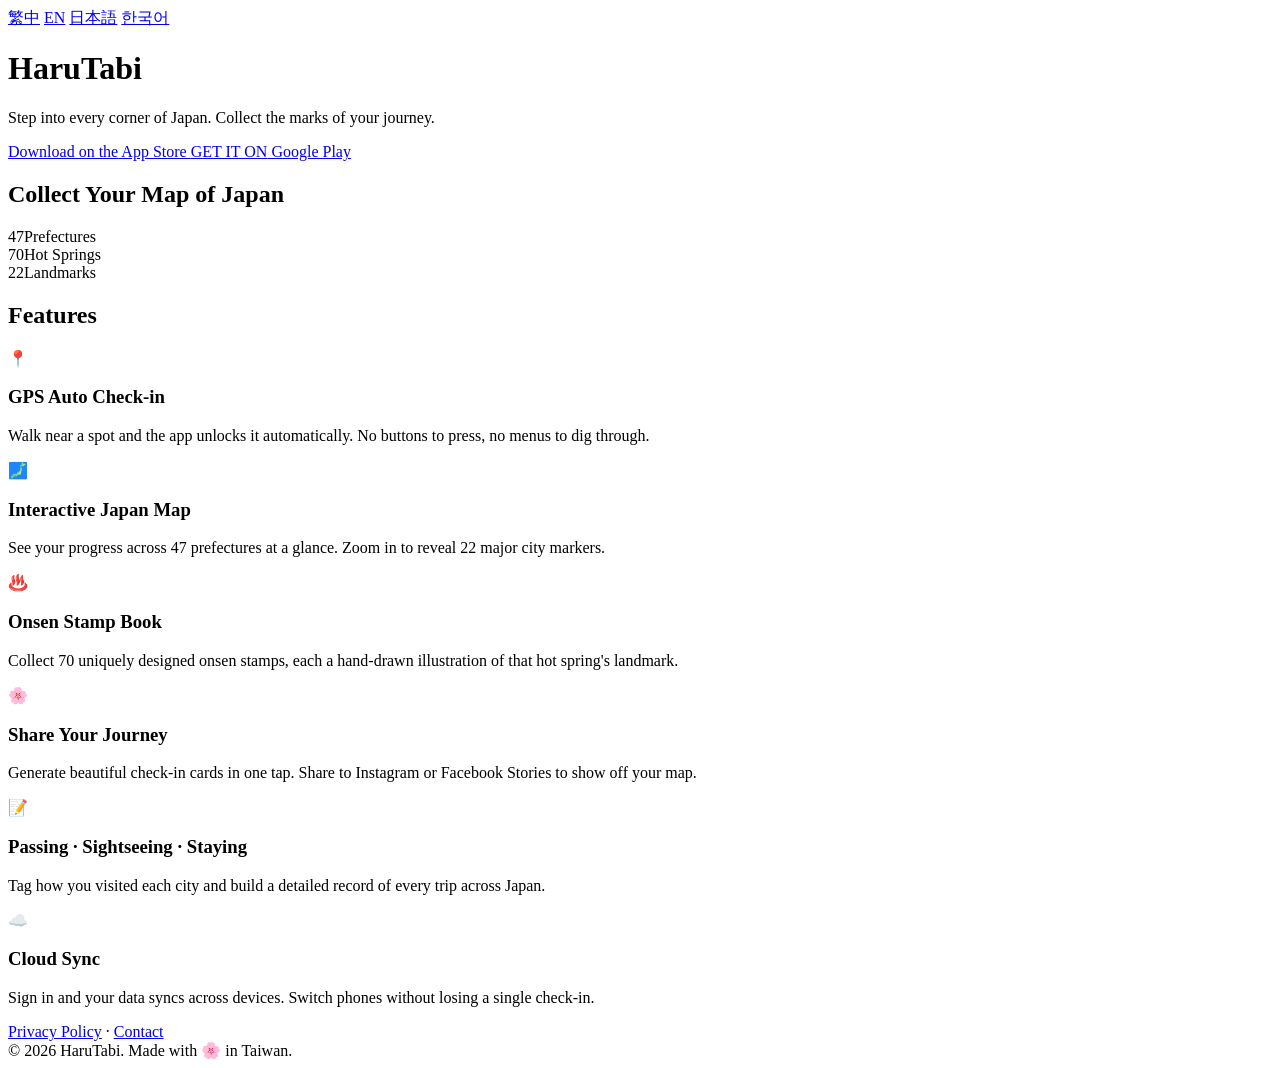
==== en/index.html @ 9808e72b "feat: link store badges to live App Store / Google Play Replace disabled "coming soon" placeholders " ====
<!DOCTYPE html>
<html lang="en">
<head>
<meta charset="UTF-8">
<meta name="viewport" content="width=device-width, initial-scale=1.0">
<title>HaruTabi — Collect Your Japan Journey</title>
<meta name="description" content="HaruTabi is a Japan travel check-in app. GPS auto check-in at 47 prefectures, 70 iconic hot springs, and 22 landmarks. Unlock stamps and paint your own map of Japan.">
<meta property="og:title" content="HaruTabi — Collect Your Japan Journey">
<meta property="og:description" content="Step into every corner of Japan. Collect the marks of your journey.">
<meta property="og:type" content="website">
<meta property="og:url" content="https://joshuall.github.io/en/">
<link rel="icon" type="image/png" href="/icon.png">
<link rel="canonical" href="https://joshuall.github.io/en/">
<link rel="alternate" hreflang="zh-Hant" href="https://joshuall.github.io/zh/">
<link rel="alternate" hreflang="en" href="https://joshuall.github.io/en/">
<link rel="alternate" hreflang="ja" href="https://joshuall.github.io/ja/">
<link rel="alternate" hreflang="ko" href="https://joshuall.github.io/ko/">
<link rel="alternate" hreflang="x-default" href="https://joshuall.github.io/">
<link rel="stylesheet" href="/styles.css">
</head>
<body>

<nav class="lang-switcher" aria-label="Language">
  <a href="/zh/" hreflang="zh-Hant">繁中</a>
  <a href="/en/" class="active" hreflang="en">EN</a>
  <a href="/ja/" hreflang="ja">日本語</a>
  <a href="/ko/" hreflang="ko">한국어</a>
</nav>

<header>
  <img class="icon" src="/icon.png" alt="HaruTabi" onerror="this.style.display='none'">
  <h1>HaruTabi</h1>
  <p class="tagline">Step into every corner of Japan. Collect the marks of your journey.</p>
  <div class="store-badges">
    <a href="https://apps.apple.com/app/id6762043547">
      <span class="sub">Download on the</span>
      App Store
    </a>
    <a href="https://play.google.com/store/apps/details?id=com.joshuaqq.harutabi">
      <span class="sub">GET IT ON</span>
      Google Play
    </a>
  </div>
</header>

<section>
  <div class="container">
    <h2>Collect Your Map of Japan</h2>
    <div class="stats">
      <div class="stat"><span class="num">47</span><span class="label">Prefectures</span></div>
      <div class="stat"><span class="num">70</span><span class="label">Hot Springs</span></div>
      <div class="stat"><span class="num">22</span><span class="label">Landmarks</span></div>
    </div>
  </div>
</section>

<section>
  <div class="container">
    <h2>Features</h2>
    <div class="features">
      <div class="feature">
        <span class="emoji">📍</span>
        <h3>GPS Auto Check-in</h3>
        <p>Walk near a spot and the app unlocks it automatically. No buttons to press, no menus to dig through.</p>
      </div>
      <div class="feature">
        <span class="emoji">🗾</span>
        <h3>Interactive Japan Map</h3>
        <p>See your progress across 47 prefectures at a glance. Zoom in to reveal 22 major city markers.</p>
      </div>
      <div class="feature">
        <span class="emoji">♨️</span>
        <h3>Onsen Stamp Book</h3>
        <p>Collect 70 uniquely designed onsen stamps, each a hand-drawn illustration of that hot spring's landmark.</p>
      </div>
      <div class="feature">
        <span class="emoji">🌸</span>
        <h3>Share Your Journey</h3>
        <p>Generate beautiful check-in cards in one tap. Share to Instagram or Facebook Stories to show off your map.</p>
      </div>
      <div class="feature">
        <span class="emoji">📝</span>
        <h3>Passing · Sightseeing · Staying</h3>
        <p>Tag how you visited each city and build a detailed record of every trip across Japan.</p>
      </div>
      <div class="feature">
        <span class="emoji">☁️</span>
        <h3>Cloud Sync</h3>
        <p>Sign in and your data syncs across devices. Switch phones without losing a single check-in.</p>
      </div>
    </div>
  </div>
</section>

<footer>
  <a href="/harutabi-privacy/">Privacy Policy</a>
  ·
  <a href="/harutabi-privacy/#contact">Contact</a>
  <div class="copyright">© 2026 HaruTabi. Made with 🌸 in Taiwan.</div>
</footer>

</body>
</html>
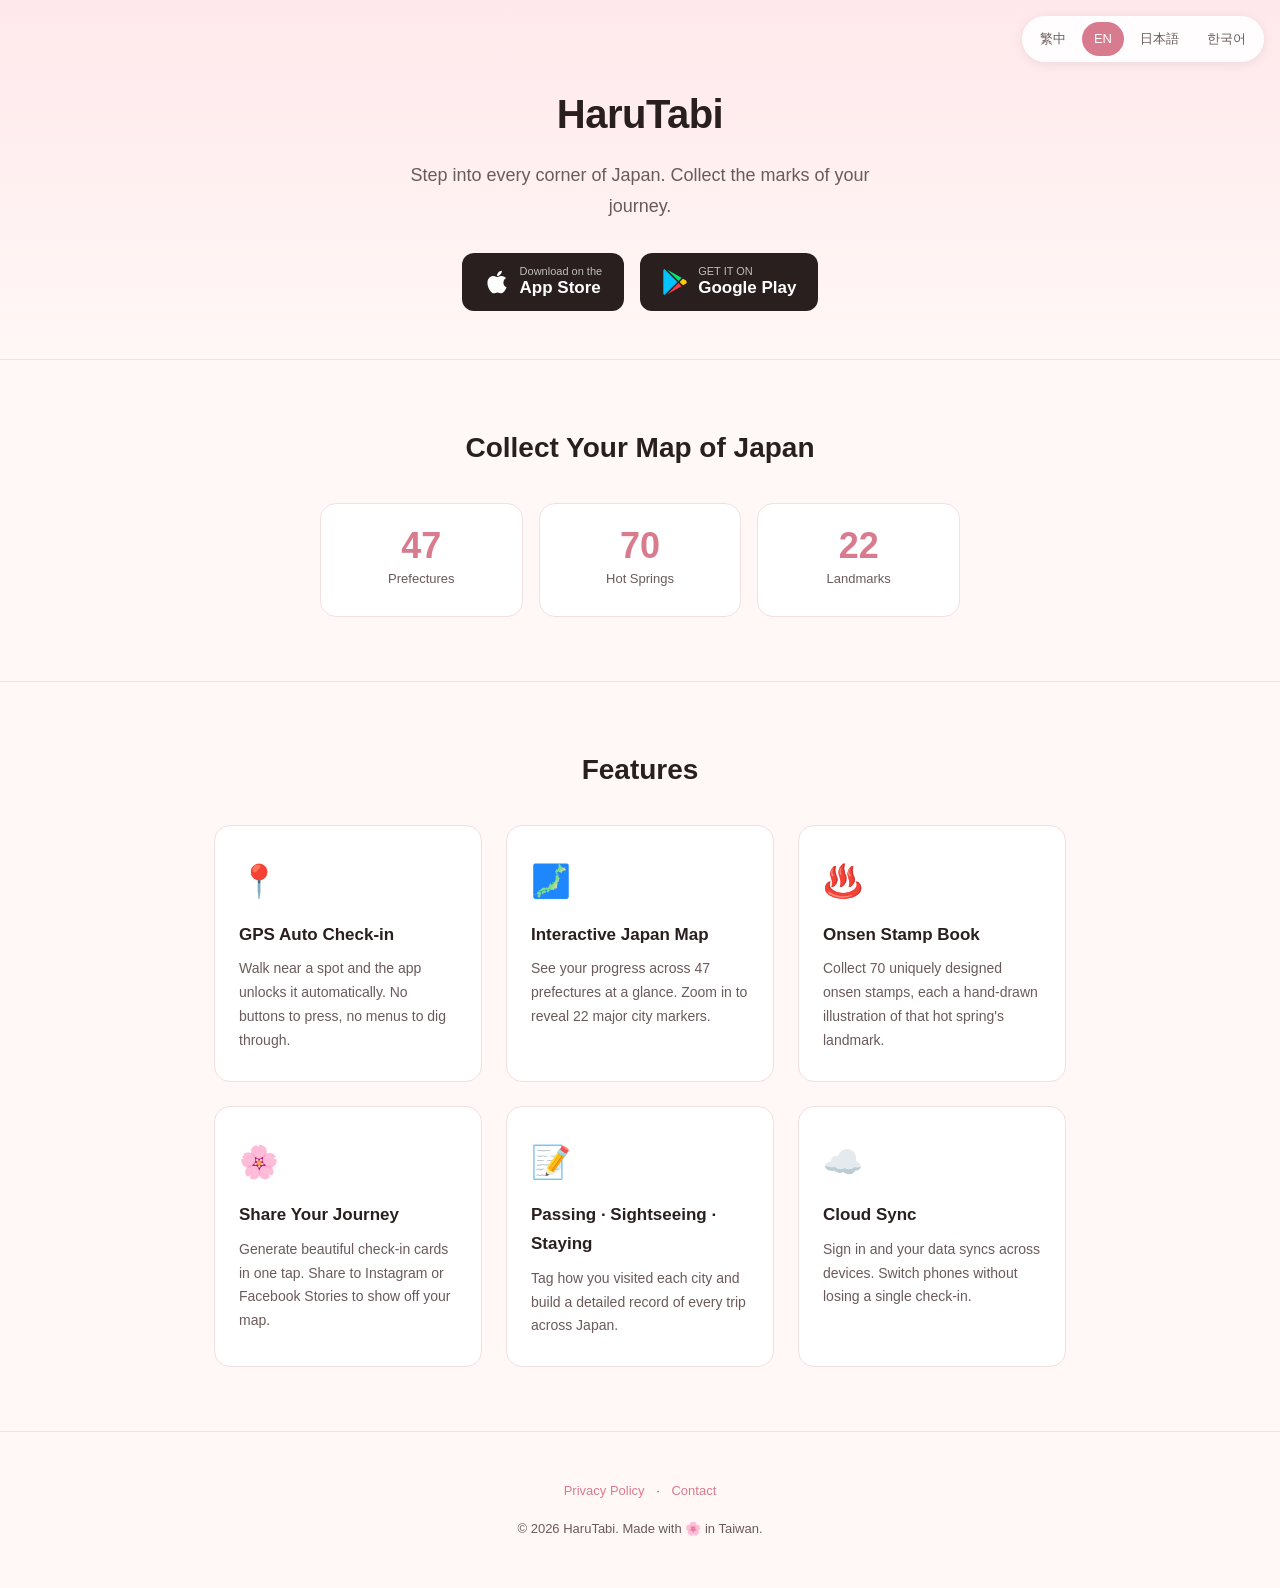
==== commit 6a1058ab: "feat: add Apple / Google Play logos to store badges Inline SVG icons (white Apple mark, color Google" ====
--- a/en/index.html
+++ b/en/index.html
@@ -33,12 +33,18 @@
   <p class="tagline">Step into every corner of Japan. Collect the marks of your journey.</p>
   <div class="store-badges">
     <a href="https://apps.apple.com/app/id6762043547">
-      <span class="sub">Download on the</span>
-      App Store
+      <svg class="store-icon" viewBox="0 0 384 512" aria-hidden="true"><path fill="currentColor" d="M318.7 268.7c-.2-36.7 16.4-64.4 50-84.8-18.8-26.9-47.2-41.7-84.7-44.6-35.5-2.8-74.3 20.7-88.5 20.7-15 0-49.4-19.7-76.4-19.7C63.3 141.2 4 184.8 4 273.5q0 39.3 14.4 81.2c12.8 36.7 59 126.7 107.2 125.2 25.2-.6 43-17.9 75.8-17.9 31.8 0 48.3 17.9 76.4 17.9 48.6-.7 90.4-82.5 102.6-119.3-65.2-30.7-61.7-90-61.7-91.9zm-56.6-164.2c27.3-32.4 24.8-61.9 24-72.5-24.1 1.4-52 16.4-67.9 34.9-17.5 19.8-27.8 44.3-25.6 71.9 26.1 2 49.9-11.4 69.5-34.3z"/></svg>
+      <span class="label">
+        <span class="sub">Download on the</span>
+        <span class="store">App Store</span>
+      </span>
     </a>
     <a href="https://play.google.com/store/apps/details?id=com.joshuaqq.harutabi">
-      <span class="sub">GET IT ON</span>
-      Google Play
+      <svg class="store-icon" viewBox="0 0 512 512" aria-hidden="true"><path fill="#00C3FF" d="M47 0C34 6.8 25.3 19.2 25.3 35.3v441.3c0 16.1 8.7 28.5 21.7 35.3l256.6-256L47 0z"/><path fill="#00E676" d="M325.3 234.3 104.6 13l280.8 161.2-60.1 60.1z"/><path fill="#FF3A44" d="M104.6 499l220.7-221.3 60.1 60.1L104.6 499z"/><path fill="#FFCE00" d="M472.2 225.6l-58.9-34.1-65.7 64.5 65.7 64.5 60.1-34.1c18-14.3 18-46.5-1.2-60.8z"/></svg>
+      <span class="label">
+        <span class="sub">GET IT ON</span>
+        <span class="store">Google Play</span>
+      </span>
     </a>
   </div>
 </header>
--- a/styles.css
+++ b/styles.css
@@ -0,0 +1,198 @@
+:root {
+  --pink: #F5A6B5;
+  --pink-dark: #D97B8E;
+  --bg: #FFF8F6;
+  --text: #2A1F1F;
+  --text-muted: #6B5A5A;
+  --card: #FFFFFF;
+  --border: #F0E0E0;
+}
+* { box-sizing: border-box; margin: 0; padding: 0; }
+body {
+  font-family: -apple-system, BlinkMacSystemFont, "Noto Sans TC", "Noto Sans JP", "Noto Sans KR", "PingFang TC", sans-serif;
+  background: var(--bg);
+  color: var(--text);
+  line-height: 1.7;
+  -webkit-font-smoothing: antialiased;
+}
+.container { max-width: 900px; margin: 0 auto; padding: 0 24px; }
+
+.lang-switcher {
+  position: fixed;
+  top: 16px;
+  right: 16px;
+  display: flex;
+  gap: 4px;
+  background: rgba(255, 255, 255, 0.9);
+  backdrop-filter: blur(8px);
+  -webkit-backdrop-filter: blur(8px);
+  padding: 6px;
+  border-radius: 999px;
+  box-shadow: 0 2px 12px rgba(0,0,0,0.08);
+  z-index: 100;
+}
+.lang-switcher a {
+  text-decoration: none;
+  padding: 6px 12px;
+  font-size: 13px;
+  font-weight: 500;
+  color: var(--text-muted);
+  border-radius: 999px;
+  transition: background 0.15s, color 0.15s;
+}
+.lang-switcher a:hover { background: rgba(245, 166, 181, 0.15); }
+.lang-switcher a.active {
+  background: var(--pink-dark);
+  color: white;
+}
+
+header {
+  text-align: center;
+  padding: 80px 24px 48px;
+  background: linear-gradient(180deg, #FFE8EB 0%, var(--bg) 100%);
+}
+header img.icon {
+  width: 120px;
+  height: 120px;
+  border-radius: 28px;
+  box-shadow: 0 8px 24px rgba(217, 123, 142, 0.25);
+  margin-bottom: 24px;
+}
+header h1 {
+  font-size: 40px;
+  font-weight: 700;
+  letter-spacing: -0.5px;
+  margin-bottom: 12px;
+}
+header .tagline {
+  font-size: 18px;
+  color: var(--text-muted);
+  max-width: 520px;
+  margin: 0 auto;
+}
+
+.store-badges {
+  display: flex;
+  gap: 16px;
+  justify-content: center;
+  margin-top: 32px;
+  flex-wrap: wrap;
+}
+.store-badges a {
+  display: inline-flex;
+  align-items: center;
+  gap: 10px;
+  padding: 12px 22px;
+  background: var(--text);
+  color: white;
+  text-decoration: none;
+  border-radius: 12px;
+  text-align: left;
+  transition: transform 0.15s, box-shadow 0.15s;
+}
+.store-badges a:hover {
+  transform: translateY(-2px);
+  box-shadow: 0 6px 16px rgba(0,0,0,0.15);
+}
+.store-badges a.disabled {
+  background: #CCC;
+  cursor: not-allowed;
+  pointer-events: none;
+}
+.store-badges .store-icon {
+  width: 26px;
+  height: 26px;
+  flex-shrink: 0;
+}
+.store-badges .label {
+  display: flex;
+  flex-direction: column;
+  line-height: 1.2;
+}
+.store-badges .sub {
+  font-size: 11px;
+  opacity: 0.7;
+}
+.store-badges .store {
+  font-size: 17px;
+  font-weight: 600;
+}
+
+section {
+  padding: 64px 0;
+  border-top: 1px solid var(--border);
+}
+h2 {
+  font-size: 28px;
+  font-weight: 700;
+  margin-bottom: 32px;
+  text-align: center;
+}
+
+.features {
+  display: grid;
+  grid-template-columns: repeat(auto-fit, minmax(260px, 1fr));
+  gap: 24px;
+}
+.feature {
+  background: var(--card);
+  padding: 28px 24px;
+  border-radius: 16px;
+  border: 1px solid var(--border);
+}
+.feature .emoji { font-size: 32px; margin-bottom: 12px; display: block; }
+.feature h3 { font-size: 17px; margin-bottom: 8px; }
+.feature p { font-size: 14px; color: var(--text-muted); }
+
+.stats {
+  display: grid;
+  grid-template-columns: repeat(3, 1fr);
+  gap: 16px;
+  max-width: 640px;
+  margin: 0 auto;
+}
+.stat {
+  text-align: center;
+  padding: 24px 12px;
+  background: var(--card);
+  border-radius: 16px;
+  border: 1px solid var(--border);
+}
+.stat .num {
+  font-size: 36px;
+  font-weight: 700;
+  color: var(--pink-dark);
+  display: block;
+  line-height: 1;
+}
+.stat .label {
+  font-size: 13px;
+  color: var(--text-muted);
+  margin-top: 8px;
+}
+
+footer {
+  text-align: center;
+  padding: 48px 24px;
+  font-size: 13px;
+  color: var(--text-muted);
+  border-top: 1px solid var(--border);
+}
+footer a {
+  color: var(--pink-dark);
+  text-decoration: none;
+  margin: 0 8px;
+}
+footer a:hover { text-decoration: underline; }
+footer .copyright { margin-top: 16px; }
+
+@media (max-width: 560px) {
+  header { padding: 72px 24px 32px; }
+  header h1 { font-size: 32px; }
+  header .tagline { font-size: 16px; }
+  h2 { font-size: 24px; }
+  section { padding: 48px 0; }
+  .stats { grid-template-columns: 1fr; }
+  .lang-switcher { top: 12px; right: 12px; padding: 4px; }
+  .lang-switcher a { padding: 5px 10px; font-size: 12px; }
+}
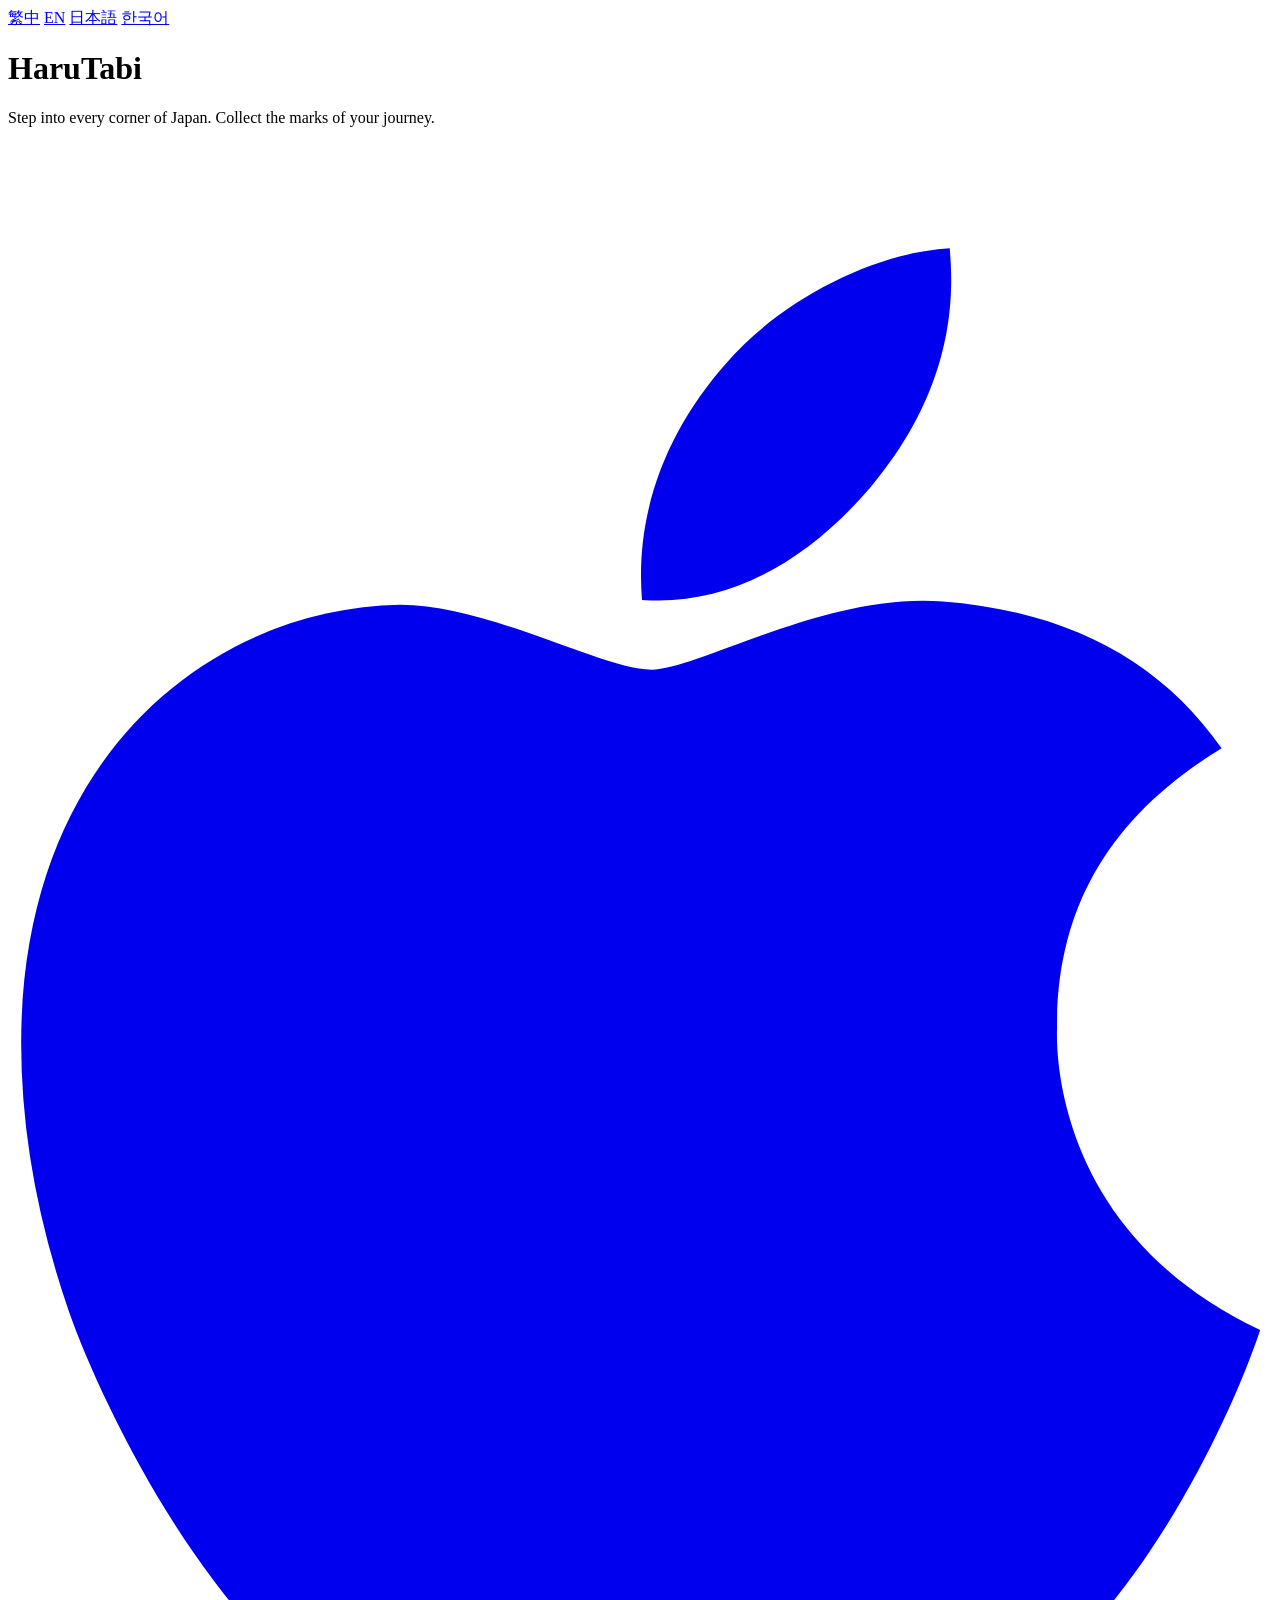
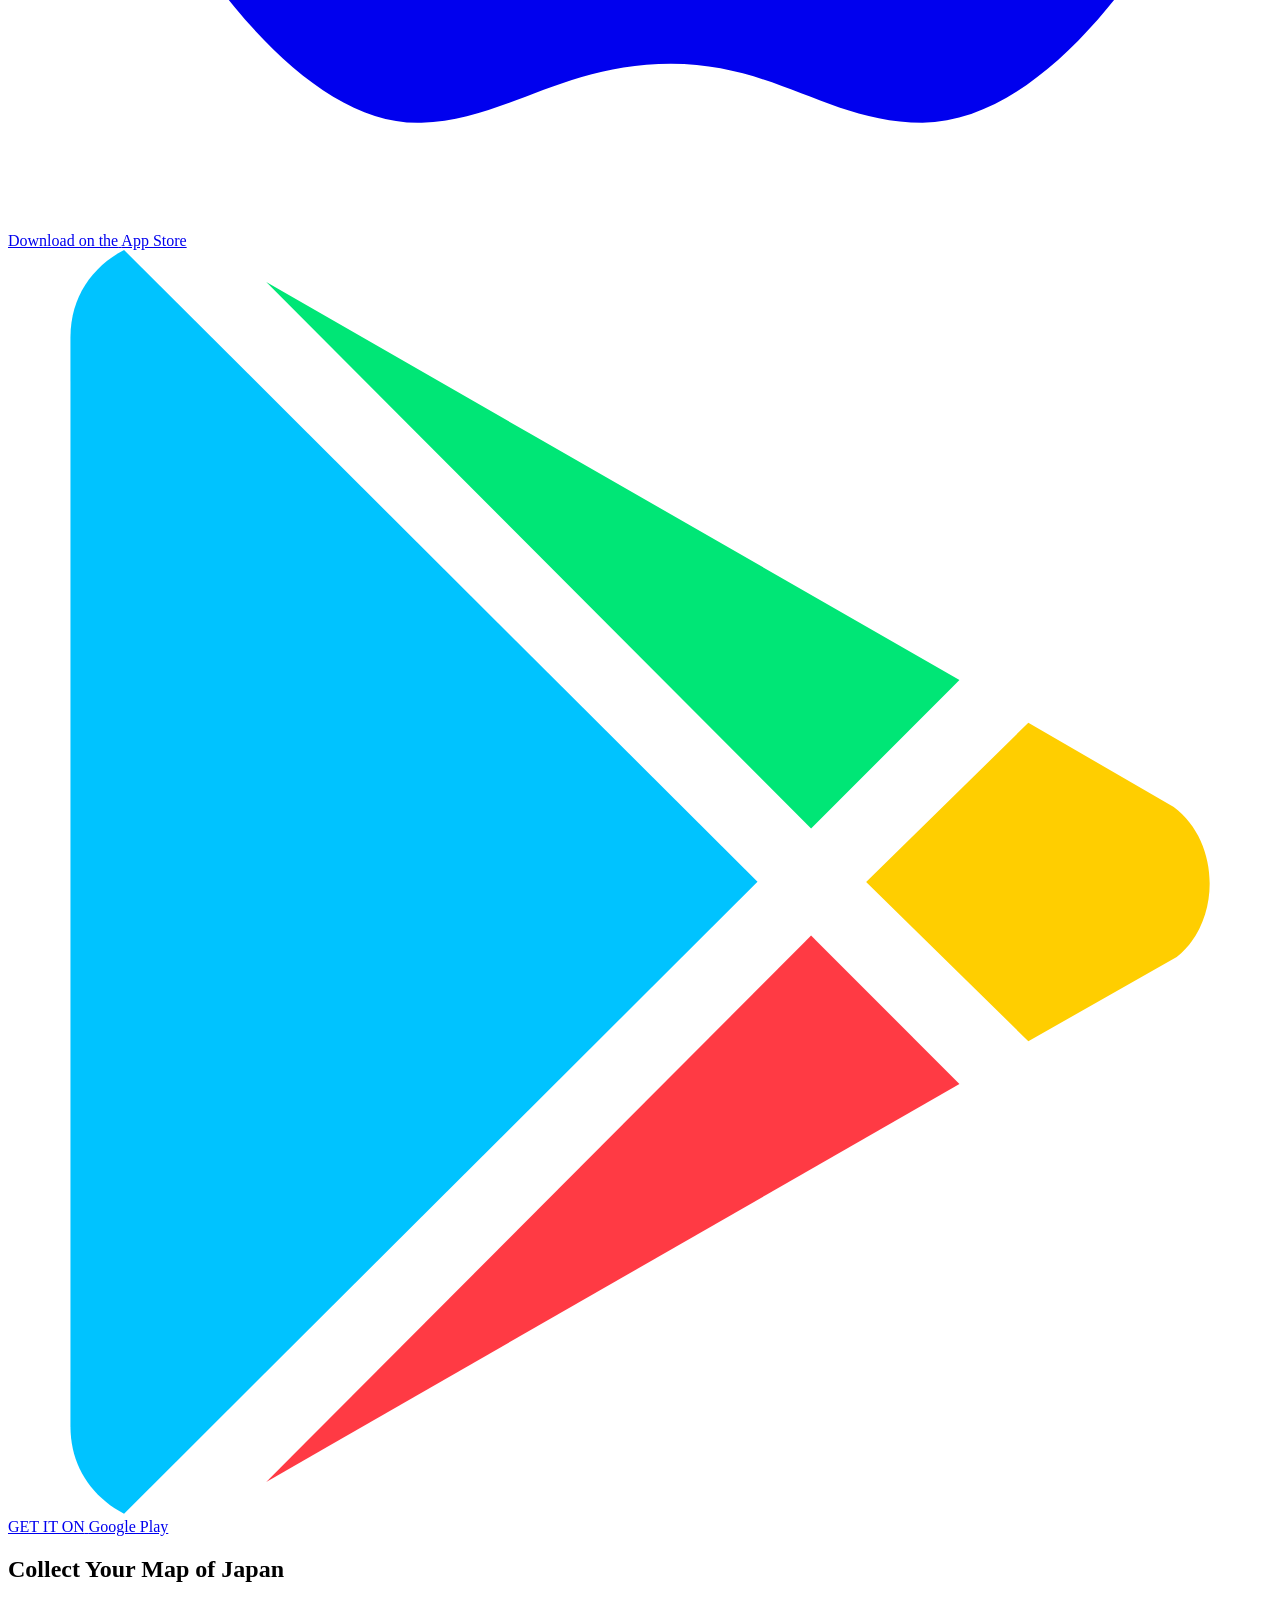
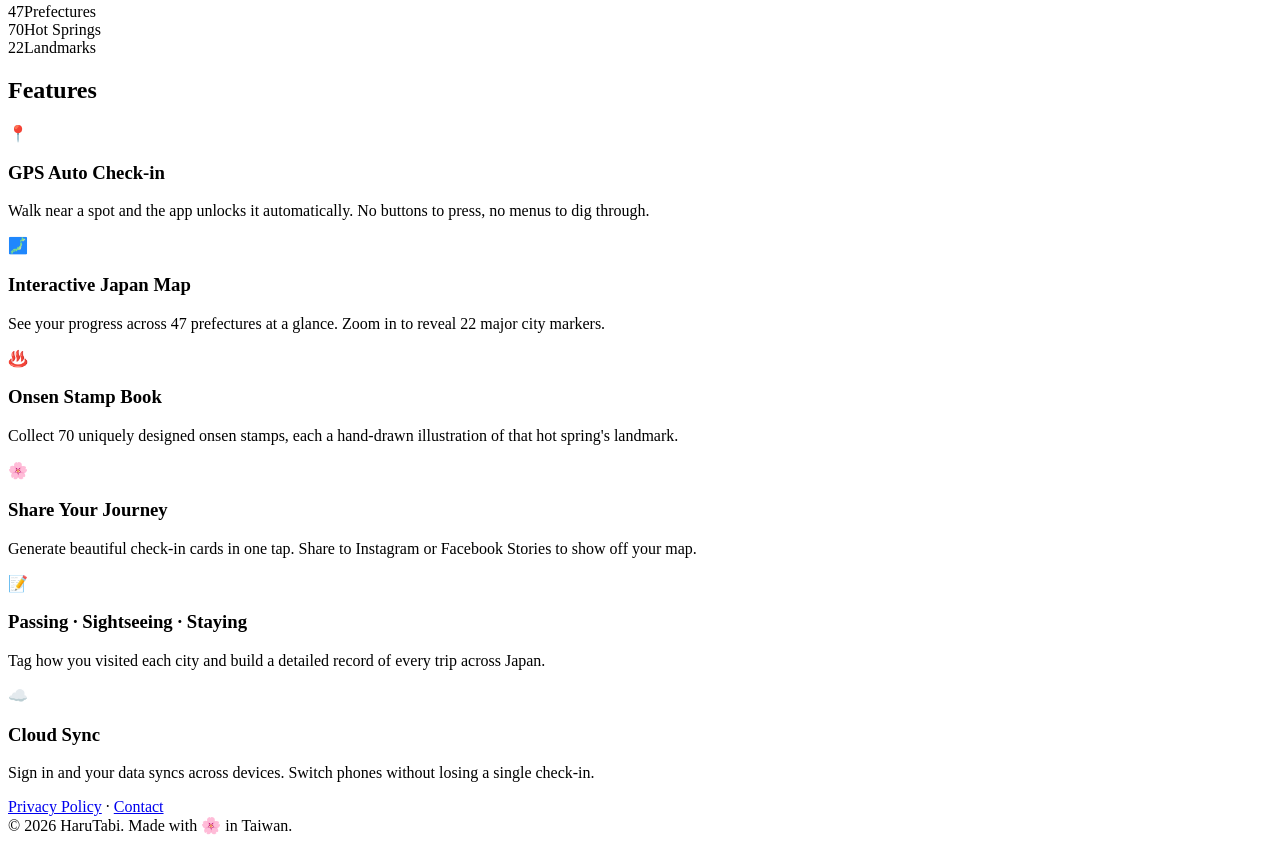
==== commit 45a98a3e: "fix: update HaruTabi pages after org transfer" ====
--- a/en/index.html
+++ b/en/index.html
@@ -8,27 +8,27 @@
 <meta property="og:title" content="HaruTabi — Collect Your Japan Journey">
 <meta property="og:description" content="Step into every corner of Japan. Collect the marks of your journey.">
 <meta property="og:type" content="website">
-<meta property="og:url" content="https://joshuall.github.io/en/">
-<link rel="icon" type="image/png" href="/icon.png">
-<link rel="canonical" href="https://joshuall.github.io/en/">
-<link rel="alternate" hreflang="zh-Hant" href="https://joshuall.github.io/zh/">
-<link rel="alternate" hreflang="en" href="https://joshuall.github.io/en/">
-<link rel="alternate" hreflang="ja" href="https://joshuall.github.io/ja/">
-<link rel="alternate" hreflang="ko" href="https://joshuall.github.io/ko/">
-<link rel="alternate" hreflang="x-default" href="https://joshuall.github.io/">
-<link rel="stylesheet" href="/styles.css">
+<meta property="og:url" content="https://asek-studio.github.io/joshuall.github.io/en/">
+<link rel="icon" type="image/png" href="/joshuall.github.io/icon.png">
+<link rel="canonical" href="https://asek-studio.github.io/joshuall.github.io/en/">
+<link rel="alternate" hreflang="zh-Hant" href="https://asek-studio.github.io/joshuall.github.io/zh/">
+<link rel="alternate" hreflang="en" href="https://asek-studio.github.io/joshuall.github.io/en/">
+<link rel="alternate" hreflang="ja" href="https://asek-studio.github.io/joshuall.github.io/ja/">
+<link rel="alternate" hreflang="ko" href="https://asek-studio.github.io/joshuall.github.io/ko/">
+<link rel="alternate" hreflang="x-default" href="https://asek-studio.github.io/joshuall.github.io/">
+<link rel="stylesheet" href="/joshuall.github.io/styles.css">
 </head>
 <body>
 
 <nav class="lang-switcher" aria-label="Language">
-  <a href="/zh/" hreflang="zh-Hant">繁中</a>
-  <a href="/en/" class="active" hreflang="en">EN</a>
-  <a href="/ja/" hreflang="ja">日本語</a>
-  <a href="/ko/" hreflang="ko">한국어</a>
+  <a href="/joshuall.github.io/zh/" hreflang="zh-Hant">繁中</a>
+  <a href="/joshuall.github.io/en/" class="active" hreflang="en">EN</a>
+  <a href="/joshuall.github.io/ja/" hreflang="ja">日本語</a>
+  <a href="/joshuall.github.io/ko/" hreflang="ko">한국어</a>
 </nav>
 
 <header>
-  <img class="icon" src="/icon.png" alt="HaruTabi" onerror="this.style.display='none'">
+  <img class="icon" src="/joshuall.github.io/icon.png" alt="HaruTabi" onerror="this.style.display='none'">
   <h1>HaruTabi</h1>
   <p class="tagline">Step into every corner of Japan. Collect the marks of your journey.</p>
   <div class="store-badges">
